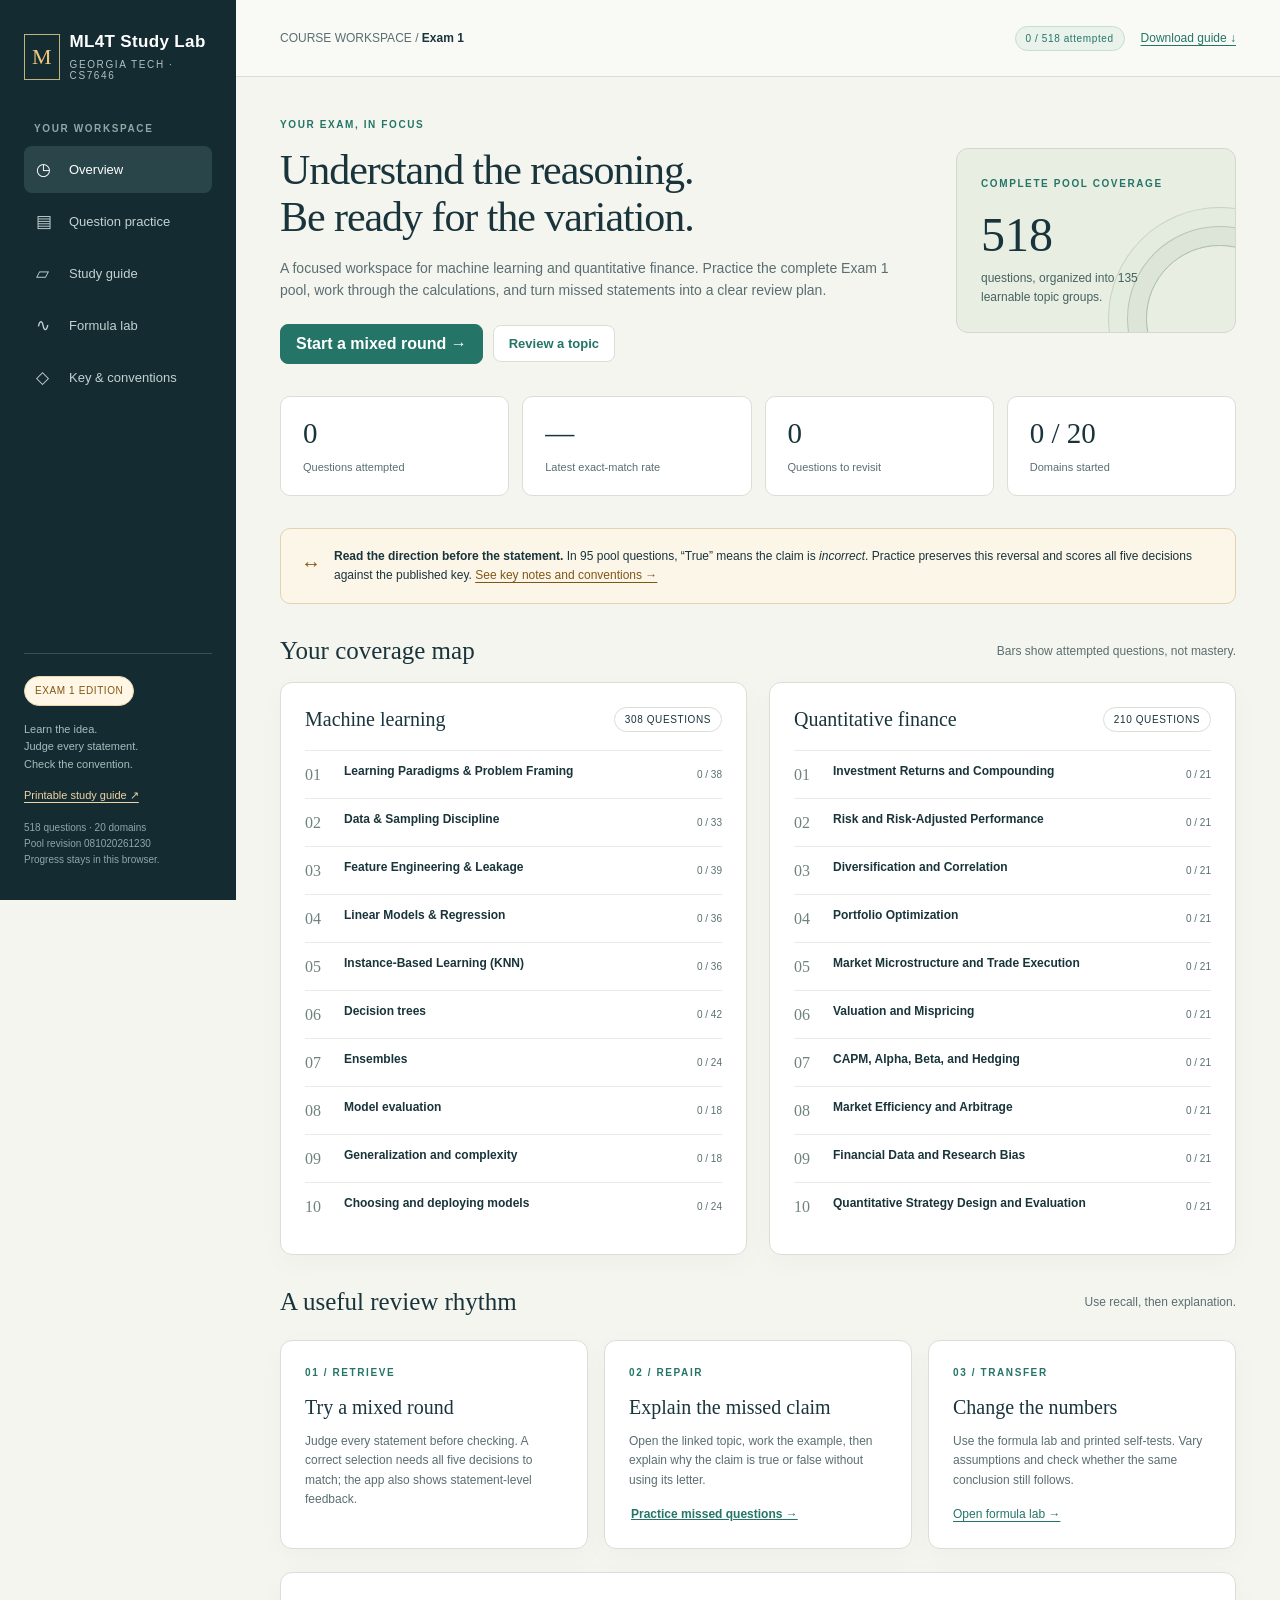
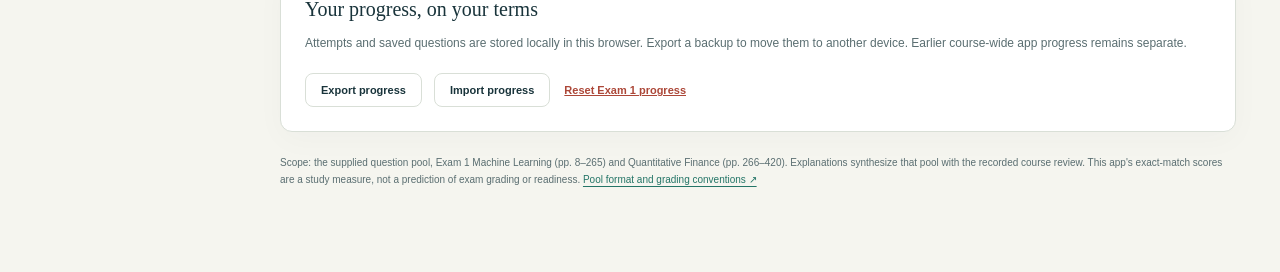
==== docs/index.html @ 7b517667 "Publish Exam 1 study lab for independent browser-based study" ====
<!doctype html>
<html lang="en"><head><meta charset="utf-8"><meta name="viewport" content="width=device-width,initial-scale=1"><meta name="theme-color" content="#142b32"><title>ML4T · Exam 1 Study Lab</title><meta name="description" content="518 Exam 1 pool questions, focused explanations, worked formulas, and a printable guide."><link rel="icon" href="data:image/svg+xml,%3Csvg xmlns='http://www.w3.org/2000/svg' viewBox='0 0 64 64'%3E%3Crect width='64' height='64' rx='14' fill='%23142b32'/%3E%3Cpath d='M14 44V20l18 17 18-17v24' fill='none' stroke='%23eec782' stroke-width='6'/%3E%3C/svg%3E"><link rel="stylesheet" href="styles.css"><script defer src="exam-data.js"></script><script defer src="exam-logic.js"></script><script defer src="app.js"></script></head>
<body><a class="skip" href="#main">Skip to content</a><div id="app"><main class="loading"><p>CS7646 / EXAM 1</p><h1>A sharper way to prepare.</h1><p>Loading the study lab…</p><noscript><p>Enable JavaScript for practice, or <a href="assets/CS7646_Exam1_Final_Study_Guide.pdf">download the printable guide</a>.</p></noscript></main></div><div id="toast" role="status" aria-live="polite"></div><dialog id="reset-dialog"><h2>Reset Exam 1 progress?</h2><p>This removes attempts and saved questions in this browser. Export a backup first if you want to keep them.</p><div class="actions"><button data-action="cancel-reset">Keep progress</button><button class="danger" data-action="confirm-reset">Reset progress</button></div></dialog></body></html>
---- docs/styles.css ----
:root{--ink:#19343b;--muted:#5a6e71;--navy:#142b32;--paper:#f5f5ef;--line:#d9dfd7;--gold:#eec782;--green:#247567;--red:#ac4738;--amber:#805616;font-family:Inter,-apple-system,BlinkMacSystemFont,"Segoe UI",sans-serif;color:var(--ink);background:var(--paper);font-synthesis:none}*{box-sizing:border-box}body{margin:0}button,input,select{font:inherit}button,a,input,select{touch-action:manipulation}button{cursor:pointer;border:1px solid var(--line);background:#fff;color:var(--ink);border-radius:8px;padding:10px 15px;font-weight:600}button:hover{border-color:var(--green);background:#f1f6f1}button:disabled{cursor:default;opacity:.45}a{color:var(--green);text-underline-offset:3px}button:focus-visible,a:focus-visible,input:focus-visible,select:focus-visible,summary:focus-visible{outline:3px solid #b67e20;outline-offset:3px}.skip{position:fixed;top:-70px;left:10px;z-index:30;background:white;padding:14px}.skip:focus{top:10px}.sidebar{position:fixed;inset:0 auto 0 0;width:236px;background:var(--navy);color:#fff;padding:32px 24px;display:flex;flex-direction:column;z-index:10}.brand{display:flex;gap:10px;align-items:center;color:#fff;text-decoration:none}.brand-mark{border:1px solid #c1b47b;padding:9px 7px;color:var(--gold);font-family:Georgia,serif;font-size:22px}.brand strong{font-size:17px;letter-spacing:.02em}.brand small{display:block;color:#b0c1c0;font-size:10px;letter-spacing:.16em;margin-top:7px}.nav-label,.eyebrow{text-transform:uppercase;font-size:10px;letter-spacing:.16em;font-weight:750}.nav-label{color:#8fa7a7;margin:42px 10px 12px}.sidebar nav{display:grid;gap:5px}.nav-button{display:flex;gap:13px;align-items:center;width:100%;text-align:left;border:0;background:transparent;color:#c3d2d1;padding:13px 12px;font-size:13px;font-weight:500}.nav-button span:first-child{font-size:17px;width:20px}.nav-button.active{background:#2a454a;color:#fff}.nav-button:hover{background:#263f45}.sidebar-bottom{margin-top:auto;border-top:1px solid #385056;padding-top:22px;font-size:11px;line-height:1.6;color:#a7bcbc}.sidebar-bottom a{color:#edd4a4}.sidebar-bottom .mini{margin-top:15px;font-size:10px;color:#8fa7a7}.shell{margin-left:236px}.topbar{height:77px;border-bottom:1px solid var(--line);display:flex;align-items:center;justify-content:space-between;padding:0 44px;gap:20px;font-size:12px;color:var(--muted);background:#f9faf6}.topbar strong{color:var(--ink);font-weight:600}.tag{display:inline-flex;align-items:center;border:1px solid var(--line);border-radius:30px;padding:6px 10px;font-size:10px;letter-spacing:.06em;white-space:nowrap}.tag.green{color:var(--green);background:#e9f2eb;border-color:#c5ded0}.tag.gold{color:var(--amber);background:#fff6e5;border-color:#e9d7ae}.topbar-right{display:flex;align-items:center;gap:16px}.content{max-width:1370px;margin:auto;padding:40px 44px 70px}.eyebrow{color:var(--green);margin:0 0 14px}.hero{display:grid;grid-template-columns:minmax(0,1fr) 280px;gap:40px;align-items:center;margin-bottom:32px}h1,h2,h3{font-family:Georgia,"Times New Roman",serif;font-weight:400}h1{font-size:42px;line-height:1.12;margin:0 0 16px;letter-spacing:-.025em}h2{font-size:25px;margin:0 0 14px;line-height:1.2}h3{font-size:20px;line-height:1.25;margin:0 0 12px}p{line-height:1.6;margin:0 0 14px}.lede{max-width:680px;color:var(--muted);font-size:14px}.actions{display:flex;align-items:center;flex-wrap:wrap;gap:10px;margin-top:22px}.primary{background:var(--green);color:white;border-color:var(--green)}.primary:hover{background:#1e6155;color:white}.button-link{display:inline-flex;align-items:center;justify-content:center;text-decoration:none;border:1px solid var(--line);padding:10px 15px;font-size:13px;font-weight:600;border-radius:8px;background:#fff}.hero-card{position:relative;border:1px solid #d1daca;background:#e9eee3;padding:24px;border-radius:12px;overflow:hidden}.hero-card:after{content:"";position:absolute;width:145px;height:145px;border:1px solid #adbcac;border-radius:50%;right:-58px;bottom:-60px;box-shadow:0 0 0 18px #dce5d7,0 0 0 19px #b9c6b5,0 0 0 37px #e4ebdf,0 0 0 38px #c8d3c1}.hero-card .big{font-family:Georgia,serif;font-size:48px;margin:16px 0 7px}.hero-card p{max-width:155px;font-size:12px;color:#45625e;margin:0}.stats{display:grid;grid-template-columns:repeat(4,minmax(0,1fr));gap:13px;margin:26px 0 32px}.stat{border:1px solid var(--line);border-radius:10px;background:#fff;padding:20px 22px}.stat .value{display:block;font-size:29px;font-family:Georgia,serif;margin-bottom:7px}.stat .label{font-size:11px;color:var(--muted)}.section-heading{display:flex;align-items:center;justify-content:space-between;gap:20px;margin:32px 0 16px}.section-heading h2{margin:0}.section-heading p{font-size:12px;color:var(--muted);margin:0}.columns{display:grid;grid-template-columns:minmax(0,1fr) minmax(0,1fr);gap:22px}.panel{background:#fff;border:1px solid var(--line);border-radius:12px;padding:24px;box-shadow:0 8px 30px #18303907;min-width:0}.panel-heading{display:flex;justify-content:space-between;gap:12px;margin-bottom:18px}.panel-heading h3{margin:0}.muted{color:var(--muted)}.small{font-size:12px;line-height:1.6}.tiny{font-size:10px}.domain-row{display:grid;grid-template-columns:28px minmax(0,1fr) 47px;align-items:center;gap:11px;padding:13px 0;border-top:1px solid #e8ece5;text-decoration:none;color:var(--ink)}.domain-row:hover .domain-name{text-decoration:underline}.domain-num{font-family:Georgia,serif;color:#6f827f;font-size:16px}.domain-name{font-size:12px;font-weight:600;display:block;margin-bottom:7px}.track{height:4px;background:#e7ece6;border-radius:4px;overflow:hidden}.track span{display:block;height:100%;background:var(--green)}.domain-count{font-size:10px;text-align:right;color:var(--muted)}.strip{display:flex;align-items:flex-start;gap:13px;padding:18px 20px;border:1px solid #e1d2b4;background:#fcf6e9;border-radius:10px;font-size:12px;line-height:1.65;margin:24px 0}.strip p{margin:0}.strip .badge{flex-shrink:0;font-size:20px;color:var(--amber)}.strip a{color:var(--amber)}.filters{display:grid;grid-template-columns:1fr 1.45fr 1fr 1.4fr;gap:10px;margin:22px 0 15px}.field{display:grid;gap:7px;font-size:10px;font-weight:600;color:var(--muted);letter-spacing:.02em}.field select,.field input{height:40px;border:1px solid #cbd6cf;border-radius:7px;background:white;padding:8px 10px;width:100%;min-width:0;color:var(--ink);font-size:12px;font-weight:400}.practice-controls{display:flex;gap:14px;align-items:center;flex-wrap:wrap;margin-bottom:24px;font-size:12px;color:var(--muted)}.practice-controls label{display:flex;align-items:center;gap:7px}.practice-controls select{border:1px solid var(--line);border-radius:5px;padding:7px;background:white;color:var(--ink)}input[type=checkbox]{accent-color:var(--green);width:17px;height:17px}.practice-layout{display:grid;grid-template-columns:minmax(0,1fr) 255px;gap:23px}.question-card{background:white;border:1px solid var(--line);border-radius:12px;padding:28px}.question-meta{display:flex;justify-content:space-between;gap:15px;align-items:center;margin-bottom:21px}.question-id{font-size:11px;color:var(--green);font-weight:700;letter-spacing:.04em}.question-stem{font-size:15px;line-height:1.8}.mode-banner{padding:11px 14px;background:#eaf3ef;border-left:3px solid var(--green);font-size:12px;line-height:1.65;margin:18px 0}.mode-banner.reverse{background:#fff2d9;border-color:#b27719;color:#744d13}.statement{display:flex;align-items:flex-start;gap:11px;padding:15px;border:1px solid var(--line);border-radius:8px;margin-top:10px;cursor:pointer;font-size:13px;line-height:1.6}.statement:hover{background:#f8faf7}.statement input{flex-shrink:0;margin:2px 0}.statement .letter{font-weight:700;color:#718882}.statement.checked{border-color:#5a9485;background:#f3f9f4}.statement.correct{border-color:#8ab6a0;background:#f1f8f2}.statement.incorrect{border-color:#d59a8d;background:#fff5f1}.statement-content{flex:1;min-width:0}.explanation{font-size:12px;margin-top:10px;border-top:1px solid #cfdcd1;padding-top:9px}.explanation strong{display:block;font-size:11px;margin-bottom:5px}.official{font-weight:600;color:#405f56}.question-footer{display:flex;align-items:center;justify-content:space-between;gap:16px;margin-top:22px}.feedback{background:#edf5ed;border-radius:8px;padding:15px 18px;margin-top:20px;font-size:13px}.feedback.missed{background:#fff1e8}.feedback p{margin:5px 0 0;font-size:12px}.side-card{background:#fff;border:1px solid var(--line);border-radius:10px;padding:20px;margin-bottom:16px}.side-card h3{font-size:19px}.side-card p{font-size:12px;color:var(--muted)}.side-card .button-link,.side-card button{font-size:11px}.session-dots{display:flex;gap:5px;flex-wrap:wrap;margin:15px 0}.session-dot{border:1px solid #cbd7ce;border-radius:4px;width:23px;height:23px;padding:0;font-size:9px;background:#f3f5f0}.session-dot.now{outline:2px solid var(--green);outline-offset:1px}.session-dot.hit{background:var(--green);color:#fff}.session-dot.miss{background:#d49d69;color:#fff}.progress-note{font-size:10px;color:var(--muted);margin-top:18px}.warning-note{border:1px solid #e1be82;border-radius:8px;background:#fff9ec;padding:14px;font-size:12px;line-height:1.6;margin-bottom:18px}.warning-note summary{cursor:pointer;font-weight:700}.warning-note p{margin:10px 0 0}.library-layout{display:grid;grid-template-columns:230px minmax(0,1fr);gap:26px;margin-top:25px}.topic-list{display:grid;gap:3px;align-content:start;position:sticky;top:20px;max-height:85vh;overflow:auto}.topic-list .nav-label{margin:20px 10px 6px;color:var(--green)}.topic-button{border:0;border-radius:7px;background:transparent;text-align:left;font-size:12px;font-weight:500;padding:11px}.topic-button.active{background:#e3ece0;color:#155e50;font-weight:700}.topic-button small{color:var(--muted);margin-right:7px}.guide-head{border-bottom:1px solid var(--line);padding-bottom:24px;margin-bottom:25px}.guide-head h2{font-size:33px}.guide-section{margin:26px 0}.guide-section h3{font-size:20px}.guide-section p,.guide-section li{font-size:13px;line-height:1.8}.guide-section ul{padding-left:20px}.guide-section li{margin-bottom:8px}.group{border-top:1px solid var(--line);padding:17px 0}.group summary{display:flex;gap:13px;cursor:pointer;align-items:center;font-size:13px;font-weight:650;list-style:none}.group summary:after{content:"+";margin-left:auto;font-size:20px;color:var(--green)}.group[open] summary:after{content:"−"}.group .group-number{font-family:Georgia,serif;color:var(--green);font-size:19px;font-weight:400}.group-content{padding-left:37px}.group-content li{font-size:13px;line-height:1.75;margin:10px 0}.trap{background:#f9f3e5;border-left:3px solid #d5ad68;padding:12px 14px;margin:14px 0;font-size:12px;line-height:1.7}.group-meta{font-size:10px;display:flex;align-items:center;gap:13px;flex-wrap:wrap}.group-meta button{padding:6px 9px;font-size:10px}.formula{font-family:"SFMono-Regular",Consolas,monospace;font-size:12px;line-height:1.85;padding:16px;background:#edf2ec;border-radius:7px;white-space:pre-wrap;overflow-wrap:anywhere}.example{border-left:3px solid #6b9b8d;padding:5px 17px;margin:20px 0;font-size:13px;line-height:1.7}.example strong{display:block;margin-bottom:7px}.example p{margin-bottom:7px}.cards3{display:grid;grid-template-columns:repeat(3,1fr);gap:16px;margin:23px 0}.lab-tabs{display:flex;gap:8px;flex-wrap:wrap;margin:25px 0}.lab-tabs button.active{background:var(--navy);color:white;border-color:var(--navy)}.lab-grid{display:grid;grid-template-columns:330px minmax(0,1fr);gap:24px}.lab-inputs .field{margin:17px 0;font-size:12px}.lab-inputs input{height:45px;font-size:14px}.lab-result{background:#e6eee1;border-radius:10px;padding:30px}.lab-result .result{font-family:Georgia,serif;font-size:40px;margin:18px 0}.lab-result p{font-size:13px}.lab-bars{display:flex;gap:20px;align-items:flex-end;height:170px;border-bottom:1px solid #9daf9d;padding:0 20px;margin:25px 0 40px}.lab-bar{flex:1;background:#437d69;min-height:3px;position:relative;max-width:120px;margin:auto}.lab-bar span{position:absolute;bottom:-27px;left:50%;transform:translateX(-50%);font-size:10px;white-space:nowrap}.check-table{width:100%;border-collapse:collapse;font-size:12px}.check-table th,.check-table td{padding:13px 10px;text-align:left;border-bottom:1px solid var(--line);vertical-align:top;line-height:1.65}.check-table th{font-size:10px;color:var(--muted);text-transform:uppercase;letter-spacing:.06em}.issue{border:1px solid var(--line);background:white;border-radius:10px;padding:24px;margin:16px 0}.issue h3{font-size:19px}.issue blockquote{margin:15px 0;border-left:3px solid #cdb37f;padding:6px 15px;font-size:13px;line-height:1.8;color:var(--muted)}.issue p{font-size:13px}.empty{text-align:center;padding:50px 25px;background:#fff;border:1px solid var(--line);border-radius:12px}.empty p{color:var(--muted);font-size:13px}.text-button{border:none;background:none;padding:2px;color:var(--green);text-decoration:underline;font-size:12px}.storage-actions{display:flex;gap:12px;align-items:center;flex-wrap:wrap;margin-top:20px}.storage-actions button{font-size:11px}.danger{color:var(--red)}dialog{max-width:460px;border:1px solid var(--line);border-radius:14px;padding:30px;color:var(--ink);box-shadow:0 20px 100px #0004}dialog::backdrop{background:#122d3677}#toast{position:fixed;bottom:25px;left:50%;transform:translateX(-50%);background:var(--navy);color:white;border-radius:8px;padding:13px 20px;font-size:12px;z-index:50;max-width:90vw;display:none}.loading{padding:70px;max-width:800px}.source-line{font-size:10px;color:var(--muted);line-height:1.7;margin-top:22px}.sr-only{position:absolute;width:1px;height:1px;padding:0;margin:-1px;overflow:hidden;clip:rect(0,0,0,0);white-space:nowrap;border:0}.lecture-figure{margin:20px 0}.lecture-figure img{max-width:100%;border:1px solid var(--line);border-radius:8px}.lecture-figure figcaption{font-size:10px;color:var(--muted);margin-top:7px}
@media(min-width:1500px){.hero h1{font-size:48px}.question-stem{font-size:16px}}
@media(max-width:1150px){.sidebar{width:200px;padding:28px 16px}.shell{margin-left:200px}.content{padding:30px 26px 55px}.topbar{padding:0 26px}.practice-layout{grid-template-columns:minmax(0,1fr) 210px}.filters{grid-template-columns:1fr 1fr}.hero{grid-template-columns:minmax(0,1fr) 220px;gap:25px}.hero h1{font-size:37px}.stat{padding:17px}.library-layout{grid-template-columns:190px minmax(0,1fr)}.lab-grid{grid-template-columns:270px minmax(0,1fr)}}
@media(max-width:900px){.sidebar{width:175px;padding:25px 13px}.shell{margin-left:175px}.brand strong{font-size:14px}.brand small{font-size:8px}.brand-mark{font-size:17px}.nav-button{font-size:12px;padding:12px 9px}.content{padding:28px 22px 45px}.hero{grid-template-columns:1fr}.hero-card{display:none}.practice-layout{grid-template-columns:1fr}.practice-aside{display:grid;grid-template-columns:1fr 1fr;gap:15px}.columns{grid-template-columns:1fr}.lab-grid{grid-template-columns:1fr}.lab-inputs{display:grid;grid-template-columns:1fr 1fr;gap:0 20px}.lab-inputs h3{grid-column:1/-1}.library-layout{grid-template-columns:1fr}.topic-list{position:static;display:flex;flex-wrap:wrap;max-height:180px;border-bottom:1px solid var(--line);padding-bottom:15px}.topic-list .nav-label{width:100%;margin:10px 0 0}.topic-button{padding:7px 10px;font-size:11px}.stats{grid-template-columns:1fr 1fr}.cards3{grid-template-columns:1fr}.topbar{padding:0 22px}.topbar-right .tag{display:none}}
@media(max-width:650px){.sidebar{position:static;width:auto;padding:17px 18px 10px;display:block}.brand{margin-bottom:17px}.brand strong{font-size:16px}.brand small{font-size:9px}.brand-mark{font-size:20px}.nav-label,.sidebar-bottom{display:none}.sidebar nav{display:flex;gap:5px;overflow-x:auto}.nav-button{white-space:nowrap;width:auto;font-size:11px;padding:10px}.nav-button span:first-child{display:none}.shell{margin-left:0}.topbar{height:52px;padding:0 18px;font-size:10px}.topbar-right{gap:10px}.topbar-right a{font-size:10px}.content{padding:27px 18px 45px}.hero h1,h1{font-size:34px}.hero{margin-bottom:20px}.lede{font-size:13px}.stats{gap:9px;margin:23px 0}.stat{padding:16px}.stat .value{font-size:27px}.section-heading{align-items:flex-start}.section-heading h2{font-size:23px}.section-heading p{max-width:115px;text-align:right;font-size:10px}.panel,.question-card{padding:20px}.filters{gap:10px}.question-stem{font-size:14px}.statement{padding:13px 10px;font-size:12px;gap:8px}.question-meta{align-items:flex-start}.question-footer{flex-wrap:wrap}.practice-aside{grid-template-columns:1fr}.practice-controls{font-size:11px;gap:10px}.practice-controls button{font-size:11px}.guide-head h2{font-size:29px}.group-content{padding-left:0}.lab-result{padding:23px}.lab-result .result{font-size:35px}.issue{padding:20px}.check-table{font-size:10px}.check-table td,.check-table th{padding:9px 5px}.topbar-right strong{display:none}}
@media print{.sidebar,.topbar,.actions,.filters,.practice-controls,.practice-aside,#toast,.nav-button,.storage-actions{display:none!important}.shell{margin:0}.content{padding:0}.panel,.question-card{border:0;box-shadow:none}.columns{display:block}body{background:white}.guide-section,.group{break-inside:avoid}a{color:inherit}h1{font-size:28px}.topic-list{display:none}.library-layout{display:block}}
.hero-card>*{position:relative;z-index:1}.hero-card:after{z-index:0}.hero-card p{max-width:185px}
@media(max-width:650px){.sidebar nav{flex-wrap:wrap;overflow:visible}.nav-button{flex:1 1 30%;justify-content:center;min-height:38px;background:#203a40}.sidebar{padding-bottom:14px}.brand small{letter-spacing:.12em}}
@media(max-width:650px){.topic-list .nav-label{display:block}}
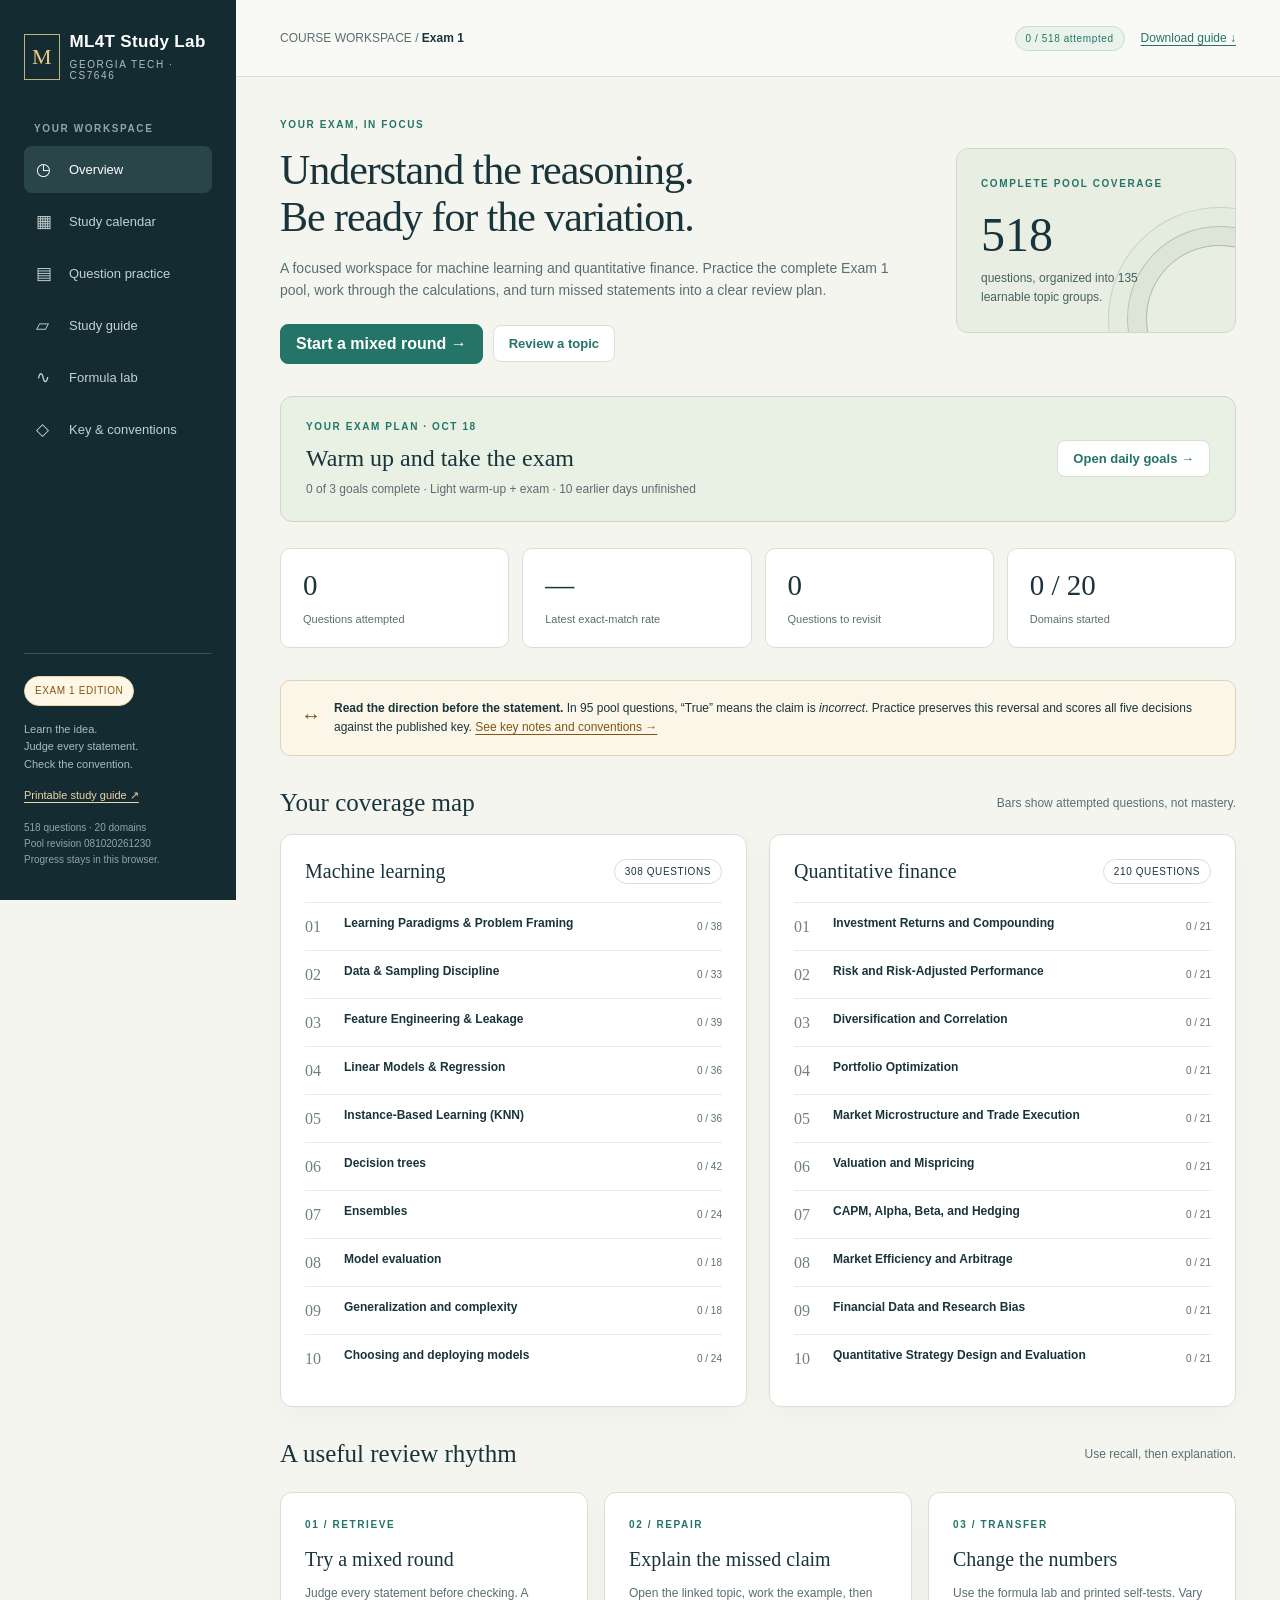
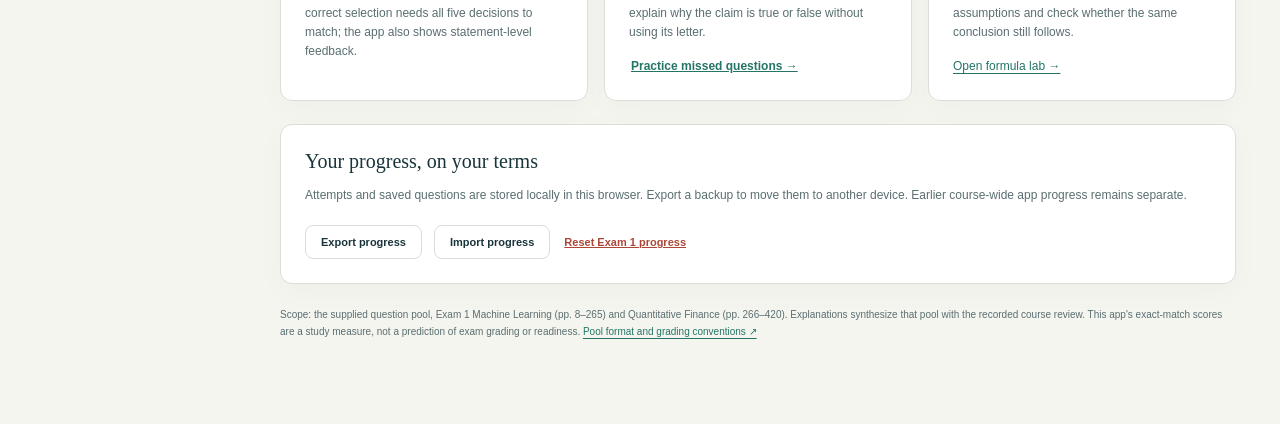
==== commit 70d40450: "Add daily Exam 1 study calendar through October 18" ====
--- a/docs/index.html
+++ b/docs/index.html
@@ -1,3 +1,3 @@
 <!doctype html>
-<html lang="en"><head><meta charset="utf-8"><meta name="viewport" content="width=device-width,initial-scale=1"><meta name="theme-color" content="#142b32"><title>ML4T · Exam 1 Study Lab</title><meta name="description" content="518 Exam 1 pool questions, focused explanations, worked formulas, and a printable guide."><link rel="icon" href="data:image/svg+xml,%3Csvg xmlns='http://www.w3.org/2000/svg' viewBox='0 0 64 64'%3E%3Crect width='64' height='64' rx='14' fill='%23142b32'/%3E%3Cpath d='M14 44V20l18 17 18-17v24' fill='none' stroke='%23eec782' stroke-width='6'/%3E%3C/svg%3E"><link rel="stylesheet" href="styles.css"><script defer src="exam-data.js"></script><script defer src="exam-logic.js"></script><script defer src="app.js"></script></head>
-<body><a class="skip" href="#main">Skip to content</a><div id="app"><main class="loading"><p>CS7646 / EXAM 1</p><h1>A sharper way to prepare.</h1><p>Loading the study lab…</p><noscript><p>Enable JavaScript for practice, or <a href="assets/CS7646_Exam1_Final_Study_Guide.pdf">download the printable guide</a>.</p></noscript></main></div><div id="toast" role="status" aria-live="polite"></div><dialog id="reset-dialog"><h2>Reset Exam 1 progress?</h2><p>This removes attempts and saved questions in this browser. Export a backup first if you want to keep them.</p><div class="actions"><button data-action="cancel-reset">Keep progress</button><button class="danger" data-action="confirm-reset">Reset progress</button></div></dialog></body></html>
+<html lang="en"><head><meta charset="utf-8"><meta name="viewport" content="width=device-width,initial-scale=1"><meta name="theme-color" content="#142b32"><title>ML4T · Exam 1 Study Lab</title><meta name="description" content="518 Exam 1 pool questions, focused explanations, worked formulas, and a printable guide."><link rel="icon" href="data:image/svg+xml,%3Csvg xmlns='http://www.w3.org/2000/svg' viewBox='0 0 64 64'%3E%3Crect width='64' height='64' rx='14' fill='%23142b32'/%3E%3Cpath d='M14 44V20l18 17 18-17v24' fill='none' stroke='%23eec782' stroke-width='6'/%3E%3C/svg%3E"><link rel="stylesheet" href="styles.css"><script defer src="exam-data.js"></script><script defer src="exam-logic.js"></script><script defer src="calendar-data.js"></script><script defer src="study-planner.js"></script><script defer src="app.js"></script></head>
+<body><a class="skip" href="#main">Skip to content</a><div id="app"><main class="loading"><p>CS7646 / EXAM 1</p><h1>A sharper way to prepare.</h1><p>Loading the study lab…</p><noscript><p>Enable JavaScript for practice, or <a href="assets/CS7646_Exam1_Final_Study_Guide.pdf">download the printable guide</a>.</p></noscript></main></div><div id="toast" role="status" aria-live="polite"></div><dialog id="reset-dialog"><h2>Reset Exam 1 progress?</h2><p>This removes attempts, saved questions, and calendar checklists in this browser. Export a backup first if you want to keep them.</p><div class="actions"><button data-action="cancel-reset">Keep progress</button><button class="danger" data-action="confirm-reset">Reset progress</button></div></dialog></body></html>
--- a/docs/styles.css
+++ b/docs/styles.css
@@ -7,3 +7,9 @@
 .hero-card>*{position:relative;z-index:1}.hero-card:after{z-index:0}.hero-card p{max-width:185px}
 @media(max-width:650px){.sidebar nav{flex-wrap:wrap;overflow:visible}.nav-button{flex:1 1 30%;justify-content:center;min-height:38px;background:#203a40}.sidebar{padding-bottom:14px}.brand small{letter-spacing:.12em}}
 @media(max-width:650px){.topic-list .nav-label{display:block}}
+/* Exam 1 daily calendar */
+.planner-home{display:flex;justify-content:space-between;align-items:center;gap:24px;padding:22px 25px;background:#e9f0e4;border:1px solid #ccd8c3;border-radius:12px;margin:25px 0}.planner-home .eyebrow{margin-bottom:8px}.planner-home h3{margin-bottom:7px;font-size:24px}.planner-home p:last-child{margin:0;font-size:12px;color:var(--muted)}.planner-home .button-link{white-space:nowrap}.planner-heading{display:flex;gap:30px;align-items:flex-start;justify-content:space-between}.planner-heading .tag{margin-top:10px}.planner-stats{display:flex;gap:0;border:1px solid var(--line);border-radius:10px;background:#fff;margin:27px 0}.planner-stats>div{flex:1;padding:20px 24px;border-right:1px solid var(--line)}.planner-stats>div:last-child{border:0}.planner-stats strong{display:block;font-family:Georgia,serif;font-size:28px;font-weight:400;margin-bottom:6px}.planner-stats span{color:var(--muted);font-size:11px}.planner-layout{display:grid;grid-template-columns:330px minmax(0,1fr);gap:25px;align-items:start}.month-panel{padding:22px}.month-heading{display:flex;align-items:center;justify-content:space-between;gap:10px;margin-bottom:19px}.month-heading h2{font-size:23px;margin:0}.month-grid{display:grid;grid-template-columns:repeat(7,minmax(0,1fr));gap:5px}.weekday{text-align:center;font-size:9px;text-transform:uppercase;color:var(--muted);padding:6px 0}.calendar-inactive,.calendar-blank{min-height:45px;display:flex;justify-content:center;align-items:center;color:#7d8981;font-size:12px}.calendar-date{display:flex;flex-direction:column;justify-content:center;align-items:center;gap:1px;min-height:45px;min-width:0;border-radius:8px;padding:4px;font-weight:600;font-size:12px;background:#eff4eb;border-color:#d5dfcd;position:relative}.calendar-date:hover{background:#dbe9d4}.calendar-date .calendar-dot{font-size:9px;line-height:10px;color:#4c7d69}.calendar-date.today{box-shadow:inset 0 0 0 1px var(--green)}.calendar-date.complete{background:#deedde;border-color:#a9c5a7}.calendar-date.deadline{background:#fff1d6;border-color:#e5c78d}.calendar-date.selected{background:var(--navy);border-color:var(--navy);color:white;box-shadow:none}.calendar-date.selected .calendar-dot{color:var(--gold)}.calendar-legend{display:flex;gap:10px;align-items:center;justify-content:space-between;margin-top:18px;font-size:9px;color:var(--muted)}.calendar-legend span{display:flex;align-items:center;gap:5px}.calendar-legend i{width:9px;height:9px;border-radius:3px;display:inline-block}.legend-today{border:1px solid var(--green)}.legend-done{background:#8bb495}.planner-note{padding:24px 6px;font-size:12px;color:var(--muted)}.planner-note h3{font-size:21px;color:var(--ink)}.planner-note p{line-height:1.8}.carryover{border-top:1px solid var(--line);padding-top:18px;margin-top:20px}.carryover>strong{font-size:12px;color:var(--ink)}.carryover p{margin-top:8px}.plan-detail{padding:28px}.plan-day-top{display:flex;align-items:center;justify-content:space-between;gap:15px}.plan-day-top .eyebrow{margin:0;line-height:1.8}.day-arrows{display:flex;gap:6px}.day-arrows button{padding:6px 9px}.plan-detail h2{font-size:30px;margin:15px 0 9px}.plan-day-meta{display:flex;justify-content:space-between;gap:15px;font-size:10px;color:var(--muted);margin:20px 0 10px}.plan-tasks{margin-top:9px}.plan-task{padding:24px 0;border-bottom:1px solid var(--line)}.plan-task-heading{display:flex;align-items:center;gap:10px;margin-bottom:10px}.plan-task-heading label{display:flex;align-items:flex-start;gap:11px;font-size:14px;font-weight:650;cursor:pointer;line-height:1.6}.plan-task-heading input{flex-shrink:0;margin:3px 0 0}.plan-task-heading h3{font-family:inherit;font-size:14px;font-weight:650;flex:1;margin:0;line-height:1.6}.plan-task>p{font-size:12px;color:var(--muted);line-height:1.75;padding-left:28px;margin-bottom:12px}.plan-task.is-done .plan-task-heading{color:var(--green)}.task-status{border:1px solid #becdc1;color:var(--green);width:18px;height:18px;flex-shrink:0;border-radius:4px;display:flex;align-items:center;justify-content:center;font-size:12px}.task-status.done{background:var(--green);border-color:var(--green);color:white}.plan-links{display:flex;flex-wrap:wrap;gap:8px 12px;margin-left:28px}.plan-links a,.plan-links button{font-size:11px;line-height:1.7;text-align:left}.practice-goal{margin-left:28px}.practice-goal>span{font-size:10px;color:var(--muted)}.practice-goal .track{margin:10px 0 14px;max-width:300px}.practice-goal button{font-size:12px}.plan-tip{background:#f9f4e6;border:1px solid #e8dcc0;border-radius:8px;padding:15px 17px;font-size:11px;line-height:1.8;margin-top:23px}.plan-tip p{margin:5px 0 0}.plan-roadmap{margin-top:25px}.plan-roadmap>div{display:grid;grid-template-columns:repeat(5,minmax(0,1fr));gap:10px;margin-top:20px}.roadmap-day{padding:14px;text-align:left;font-size:11px;font-weight:400;display:flex;flex-direction:column;gap:8px;min-height:120px;background:#fafbf7}.roadmap-day>span{font-size:10px;color:var(--green);font-weight:600}.roadmap-day strong{font-size:12px;line-height:1.45}.roadmap-day small{font-size:10px;color:var(--muted);margin-top:auto}.roadmap-day.active{background:#e7efdf;border-color:#a8c098}.calendar-return{display:inline-block;margin-bottom:22px}
+@media(max-width:1150px){.planner-layout{grid-template-columns:285px minmax(0,1fr);gap:20px}.month-panel{padding:18px}.calendar-legend{gap:5px;font-size:8px}.planner-heading{display:block}.planner-heading .tag{margin-top:0}.plan-detail{padding:22px}.plan-roadmap>div{grid-template-columns:repeat(3,1fr)}}
+@media(max-width:1000px){.planner-layout{grid-template-columns:1fr}.planner-layout>aside{display:grid;grid-template-columns:minmax(270px,1fr) minmax(180px,1fr);gap:22px}.planner-note{padding:15px 0}.plan-detail h2{scroll-margin-top:20px}.month-panel{padding:24px}.planner-home{gap:20px;padding:20px}.planner-home h3{font-size:22px}.plan-day-meta{font-size:11px}}
+@media(max-width:760px){.planner-layout>aside{display:block}.planner-note{padding:20px 6px 0}.plan-roadmap>div{grid-template-columns:repeat(2,1fr)}.planner-home{align-items:flex-start;flex-direction:column;gap:15px}.planner-stats>div{padding:16px 12px}.planner-stats strong{font-size:25px}.planner-stats span{font-size:10px}.month-panel{padding:23px}.calendar-legend{font-size:10px}.calendar-date,.calendar-inactive,.calendar-blank{min-height:44px}.planner-heading h1{font-size:34px}.plan-day-top{align-items:flex-start}.plan-day-top .eyebrow{max-width:230px}.plan-day-meta{flex-wrap:wrap;gap:7px}.plan-task>p{padding-left:0}.plan-links,.practice-goal{margin-left:0}.plan-detail{padding:22px 19px}.plan-detail h2{font-size:29px}.plan-task-heading .tag{font-size:8px;padding:4px 6px}}
+@media print{.planner-home,.day-arrows,.planner-note,.plan-roadmap{display:none}.planner-layout{display:block}.month-panel{break-after:page}.plan-task{break-inside:avoid}.plan-links,.practice-goal button{display:none}}
